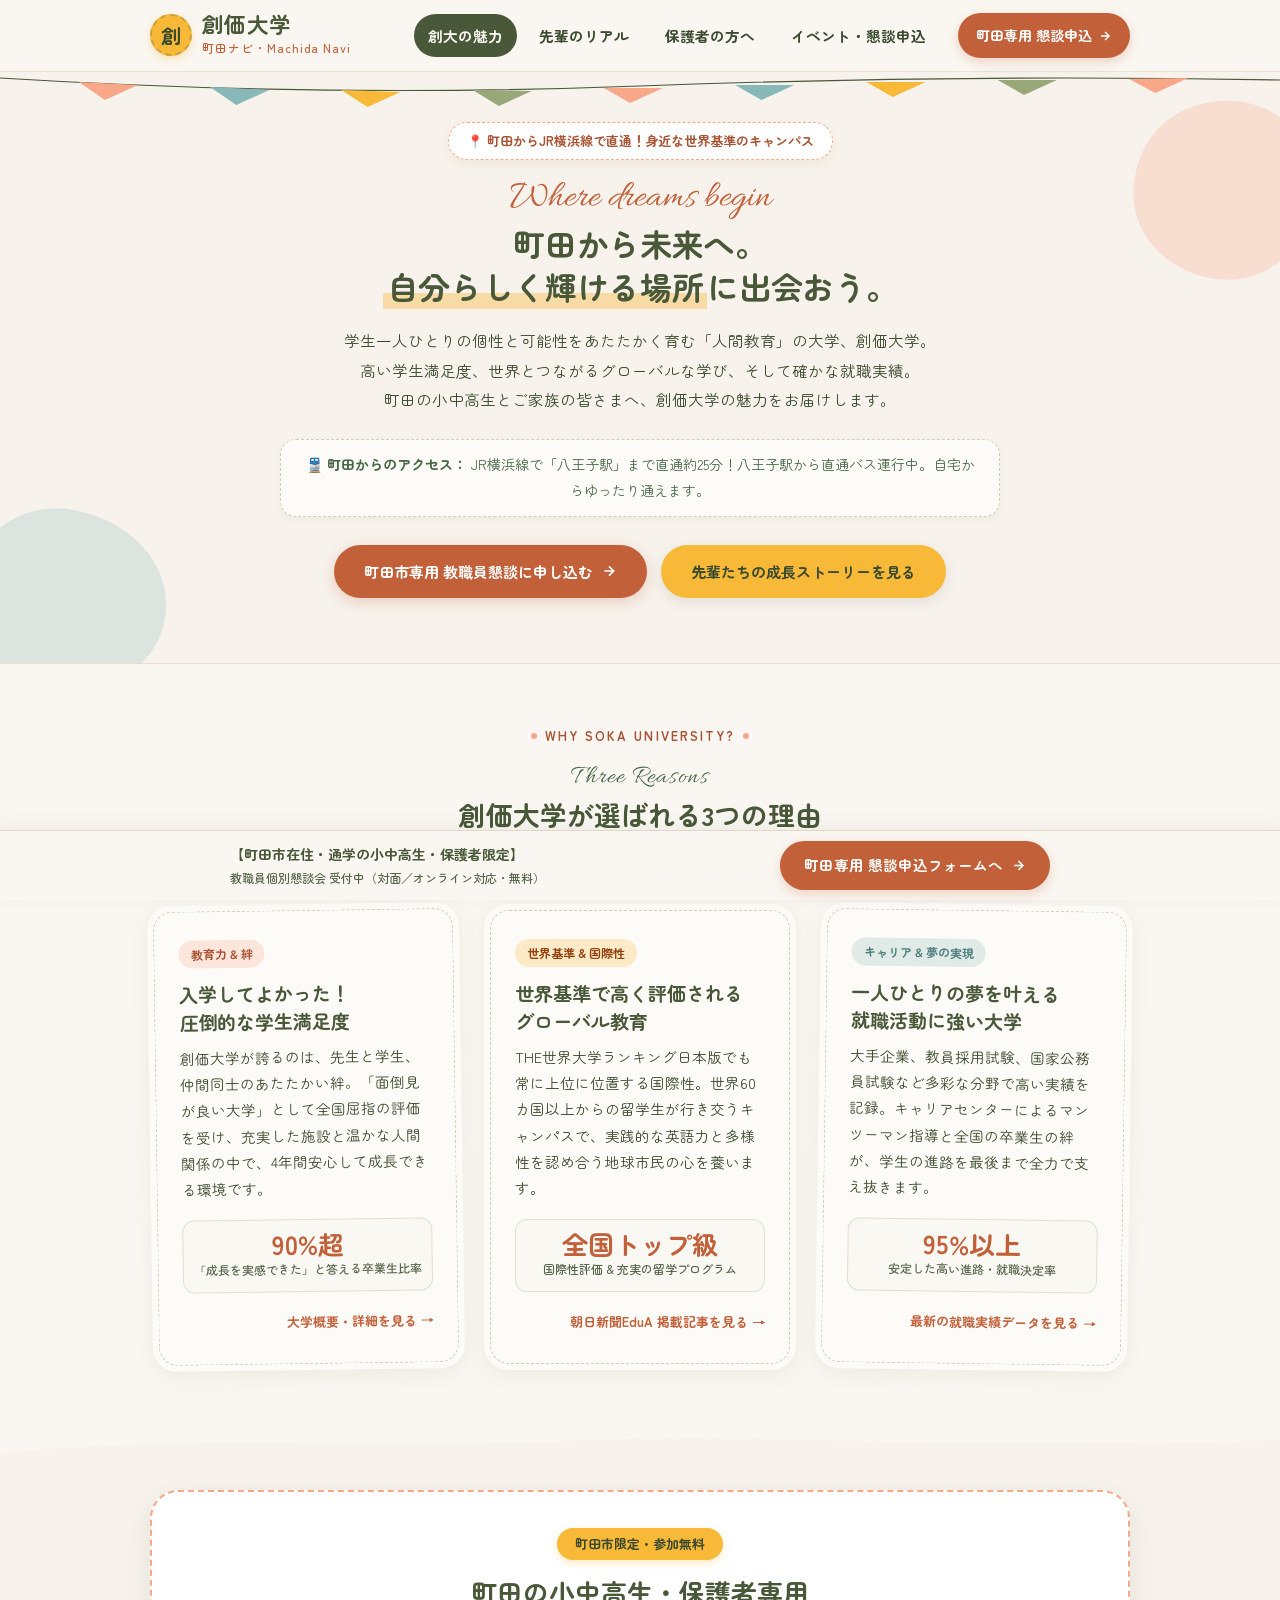
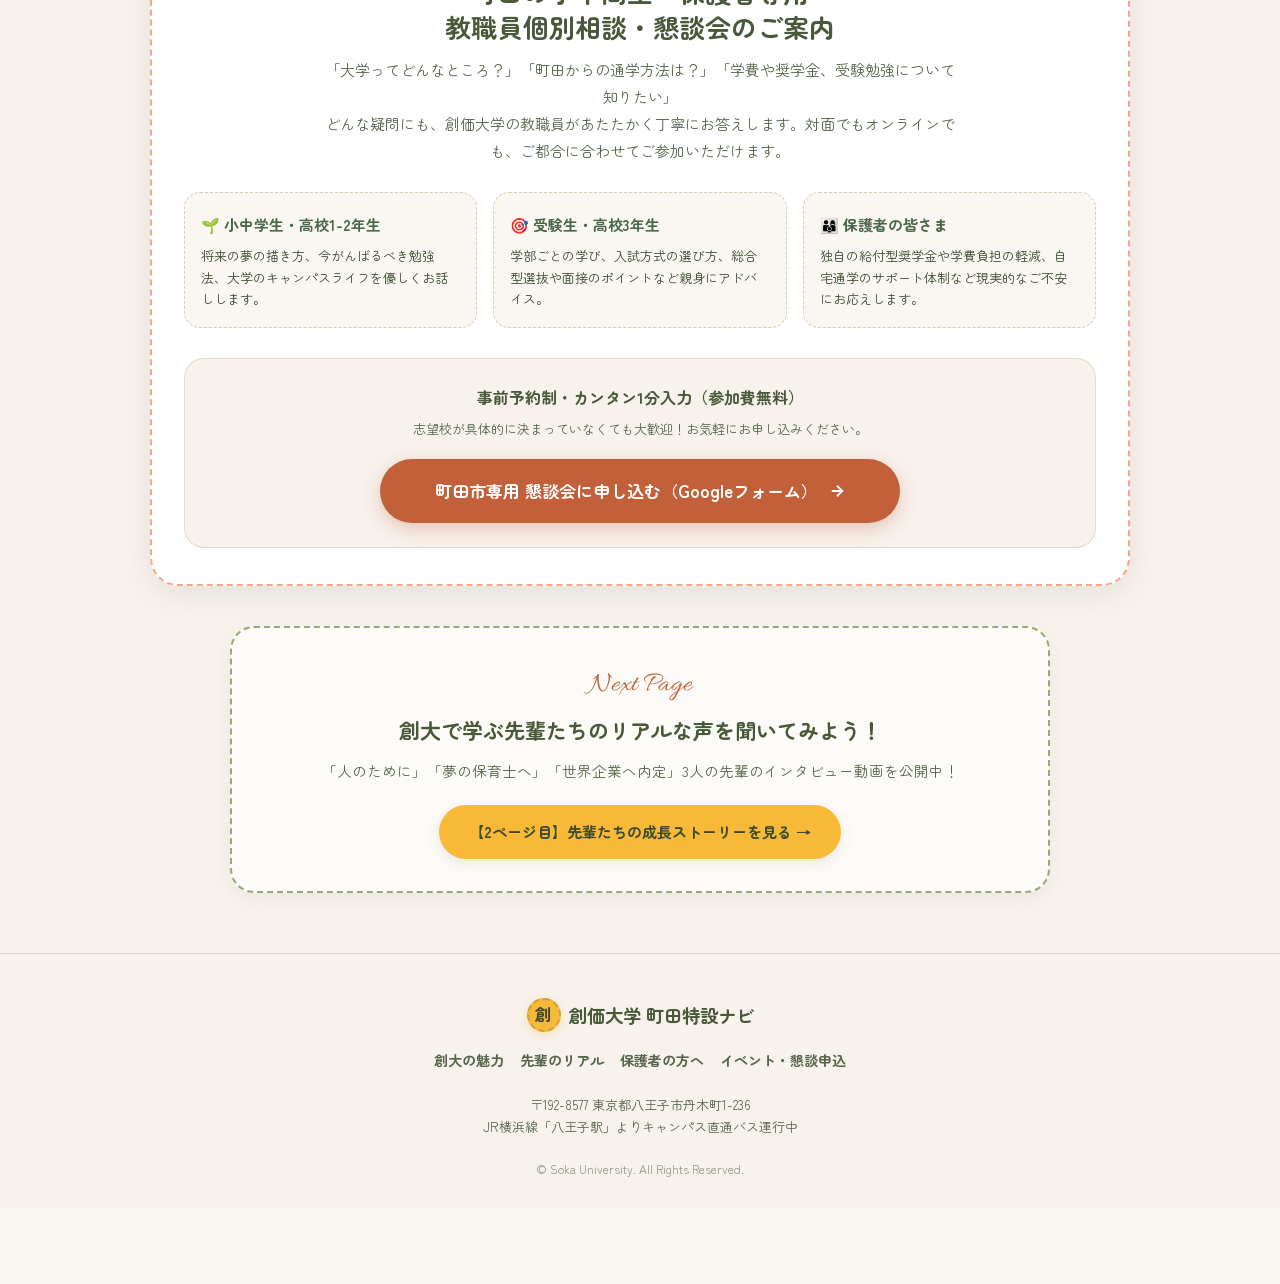
==== index.html @ 089445e6 "Add files via upload" ====
<!DOCTYPE html>
<html lang="ja">
<head>
  <meta charset="UTF-8">
  <meta name="viewport" content="width=device-width, initial-scale=1.0">
  <title>町田の小中高生・保護者向け 創価大学の魅力特設サイト | 満足度・世界基準・就職実績</title>
  <meta name="description" content="出会って、学んで、夢ひらく。町田市在住・通学の小中高生と保護者の皆さまへ。学生満足度、世界基準のグローバル教育、高い就職実績など、八王子・創価大学の魅力をお届けします。町田市専用の個別教職員懇談も受付中！">
  <link rel="preconnect" href="https://fonts.googleapis.com">
  <link rel="preconnect" href="https://fonts.gstatic.com" crossorigin>
  <link href="https://fonts.googleapis.com/css2?family=Zen+Maru+Gothic:wght@400;500;700&family=Allura&display=swap" rel="stylesheet">
  <link rel="stylesheet" href="css/style.css">
</head>
<body>

  <!-- ヘッダー -->
  <header class="header" id="header">
    <div class="wrap header__inner">
      <a href="index.html" class="header__logo">
        <div class="header__logo-icon">創</div>
        <div class="header__logo-text">
          <span class="header__logo-main">創価大学</span>
          <span class="header__logo-sub">町田ナビ • Machida Navi</span>
        </div>
      </a>

      <!-- ナビゲーション -->
      <nav class="header__nav" id="headerNav" aria-label="メインナビゲーション">
        <ul class="header__nav-list">
          <li><a href="index.html" class="header__nav-link active">創大の魅力</a></li>
          <li><a href="story.html" class="header__nav-link">先輩のリアル</a></li>
          <li><a href="parents.html" class="header__nav-link">保護者の方へ</a></li>
          <li><a href="event.html" class="header__nav-link">イベント・懇談申込</a></li>
        </ul>
        <a href="https://forms.gle/iRCZzVQ8u3dxBbDP8" target="_blank" rel="noopener noreferrer" class="header__nav-cta">
          <span>町田専用 懇談申込</span>
          <svg width="14" height="14" viewBox="0 0 24 24" fill="none" stroke="currentColor" stroke-width="2.5"><path d="M5 12h14M12 5l7 7-7 7"/></svg>
        </a>
      </nav>

      <!-- SPメニューボタン -->
      <button class="hamburger" id="hamburger" aria-label="メニューを開く" aria-expanded="false">
        <span></span><span></span><span></span>
      </button>
    </div>
  </header>

  <!-- ヒーローセクション（温かみのあるBlobとガーランド） -->
  <section class="hero" id="hero">
    <!-- 旗ガーランド -->
    <svg class="hero__bunting" viewBox="0 0 390 40" preserveAspectRatio="none" aria-hidden="true">
      <path d="M0 6 Q98 26 195 14 T390 8" stroke="#485838" stroke-width="1.2" fill="none" />
      <polygon points="24,10 42,13 32,28" fill="#F8A888" />
      <polygon points="64,15 82,18 72,33" fill="#88B8B8" />
      <polygon points="104,18 122,20 112,35" fill="#F8B838" />
      <polygon points="144,18 162,19 152,34" fill="#98A878" />
      <polygon points="184,16 202,16 192,31" fill="#F8A888" />
      <polygon points="224,13 242,13 232,28" fill="#88B8B8" />
      <polygon points="264,10 282,10 272,25" fill="#F8B838" />
      <polygon points="304,8 322,8 312,23" fill="#98A878" />
      <polygon points="344,7 362,6 352,21" fill="#F8A888" />
    </svg>

    <!-- 有機的なBlob -->
    <svg class="hero__blob hero__blob--coral" viewBox="0 0 200 200" aria-hidden="true">
      <path d="M104 8 C150 6 190 42 186 92 C182 142 142 176 96 170 C50 164 16 126 22 82 C28 38 58 10 104 8 Z" fill="#F8A888" opacity=".28" />
    </svg>
    <svg class="hero__blob hero__blob--blue" viewBox="0 0 220 180" aria-hidden="true">
      <path d="M112 6 C160 14 202 52 196 100 C190 148 144 174 98 168 C52 162 12 124 16 78 C20 32 64 -2 112 6 Z" fill="#88B8B8" opacity=".24" />
    </svg>

    <div class="wrap hero__inner">
      <div class="hero__badge">
        <span>📍 町田からJR横浜線で直通！身近な世界基準のキャンパス</span>
      </div>
      <p class="hero__script-title">Where dreams begin</p>
      <h1 class="hero__title">
        町田から未来へ。<br>
        <span class="under-wave">自分らしく輝ける場所</span>に出会おう。
      </h1>
      <p class="hero__desc">
        学生一人ひとりの個性と可能性をあたたかく育む「人間教育」の大学、創価大学。<br>
        高い学生満足度、世界とつながるグローバルな学び、そして確かな就職実績。<br>
        町田の小中高生とご家族の皆さまへ、創価大学の魅力をお届けします。
      </p>

      <div class="hero__access-note">
        🚆 <strong>町田からのアクセス：</strong> JR横浜線で「八王子駅」まで直通約25分！八王子駅から直通バス運行中。自宅からゆったり通えます。
      </div>

      <div class="hero__actions">
        <a href="event.html#counseling" class="btn btn--coral">
          <span>町田市専用 教職員懇談に申し込む</span>
          <svg width="16" height="16" viewBox="0 0 24 24" fill="none" stroke="currentColor" stroke-width="2.5"><path d="M5 12h14M12 5l7 7-7 7"/></svg>
        </a>
        <a href="story.html" class="btn">
          <span>先輩たちの成長ストーリーを見る</span>
        </a>
      </div>
    </div>
  </section>

  <!-- 魅力セクション（3つの柱・クラフト札スタイル） -->
  <section class="section" id="features">
    <div class="wrap">
      <div class="sec-head">
        <span class="eyebrow"><i></i> WHY SOKA UNIVERSITY? <i></i></span>
        <span class="eyebrow-script">Three Reasons</span>
        <h2 class="sec-title">創価大学が選ばれる3つの理由</h2>
        <p class="sec-desc">安心の数字と実績が教えてくれる、確かな教育力とあたたかいサポート。</p>
      </div>

      <div class="grid-3">
        <!-- 魅力1: 学生満足度 -->
        <div class="fuda fuda--tilt-left">
          <div class="fuda__in">
            <span class="tag-badge tag-badge--coral">教育力 & 絆</span>
            <h3 class="card-title">入学してよかった！<br>圧倒的な学生満足度</h3>
            <p class="card-text">
              創価大学が誇るのは、先生と学生、仲間同士のあたたかい絆。「面倒見が良い大学」として全国屈指の評価を受け、充実した施設と温かな人間関係の中で、4年間安心して成長できる環境です。
            </p>
            <div class="card-stat-box">
              <div class="card-stat-num">90%超</div>
              <div class="card-stat-label">「成長を実感できた」と答える卒業生比率</div>
            </div>
            <div style="margin-top: 14px; text-align: right;">
              <a href="https://www.soka.ac.jp/admissions/welcome/overview/" target="_blank" rel="noopener noreferrer" style="font-size: 13px; font-weight: 700;">
                大学概要・詳細を見る →
              </a>
            </div>
          </div>
        </div>

        <!-- 魅力2: グローバル教育 -->
        <div class="fuda">
          <div class="fuda__in">
            <span class="tag-badge tag-badge--yellow">世界基準 & 国際性</span>
            <h3 class="card-title">世界基準で高く評価される<br>グローバル教育</h3>
            <p class="card-text">
              THE世界大学ランキング日本版でも常に上位に位置する国際性。世界60カ国以上からの留学生が行き交うキャンパスで、実践的な英語力と多様性を認め合う地球市民の心を養います。
            </p>
            <div class="card-stat-box">
              <div class="card-stat-num">全国トップ級</div>
              <div class="card-stat-label">国際性評価 & 充実の留学プログラム</div>
            </div>
            <div style="margin-top: 14px; text-align: right;">
              <a href="https://dot.asahi.com/articles/-/273240" target="_blank" rel="noopener noreferrer" style="font-size: 13px; font-weight: 700;">
                朝日新聞EduA 掲載記事を見る →
              </a>
            </div>
          </div>
        </div>

        <!-- 魅力3: 就職力 -->
        <div class="fuda fuda--tilt-right">
          <div class="fuda__in">
            <span class="tag-badge tag-badge--blue">キャリア & 夢の実現</span>
            <h3 class="card-title">一人ひとりの夢を叶える<br>就職活動に強い大学</h3>
            <p class="card-text">
              大手企業、教員採用試験、国家公務員試験など多彩な分野で高い実績を記録。キャリアセンターによるマンツーマン指導と全国の卒業生の絆が、学生の進路を最後まで全力で支え抜きます。
            </p>
            <div class="card-stat-box">
              <div class="card-stat-num">95%以上</div>
              <div class="card-stat-label">安定した高い進路・就職決定率</div>
            </div>
            <div style="margin-top: 14px; text-align: right;">
              <a href="https://www.soka.ac.jp/admissions/news_admissions/2021/12/6736/" target="_blank" rel="noopener noreferrer" style="font-size: 13px; font-weight: 700;">
                最新の就職実績データを見る →
              </a>
            </div>
          </div>
        </div>
      </div>
    </div>
  </section>

  <!-- 町田市専用 教職員懇談会 特別案内 -->
  <section class="section section--alt">
    <!-- 上部の有機的な波 -->
    <svg class="edge" viewBox="0 0 390 24" preserveAspectRatio="none" aria-hidden="true">
      <path d="M0 24 C58 5 110 20 170 12 C230 4 280 18 334 13 C358 11 376 15 390 10 L390 0 L0 0 Z" fill="#FAF7F2" />
    </svg>

    <div class="wrap">
      <div class="counseling-card">
        <span class="counseling-badge-ribbon">町田市限定・参加無料</span>
        <h2 class="counseling-title">町田の小中高生・保護者専用<br>教職員個別相談・懇談会のご案内</h2>
        <p class="counseling-lead">
          「大学ってどんなところ？」「町田からの通学方法は？」「学費や奨学金、受験勉強について知りたい」<br>
          どんな疑問にも、創価大学の教職員があたたかく丁寧にお答えします。対面でもオンラインでも、ご都合に合わせてご参加いただけます。
        </p>

        <div class="counseling-boxes">
          <div class="c-box">
            <div class="c-box-title">🌱 小中学生・高校1-2年生</div>
            <div class="c-box-text">将来の夢の描き方、今がんばるべき勉強法、大学のキャンパスライフを優しくお話しします。</div>
          </div>
          <div class="c-box">
            <div class="c-box-title">🎯 受験生・高校3年生</div>
            <div class="c-box-text">学部ごとの学び、入試方式の選び方、総合型選抜や面接のポイントなど親身にアドバイス。</div>
          </div>
          <div class="c-box">
            <div class="c-box-title">👨‍👩‍👦 保護者の皆さま</div>
            <div class="c-box-text">独自の給付型奨学金や学費負担の軽減、自宅通学のサポート体制など現実的なご不安にお応えします。</div>
          </div>
        </div>

        <div class="counseling-btn-area">
          <div class="counseling-btn-title">事前予約制・カンタン1分入力（参加費無料）</div>
          <div class="counseling-btn-sub">志望校が具体的に決まっていなくても大歓迎！お気軽にお申し込みください。</div>
          <a href="https://forms.gle/iRCZzVQ8u3dxBbDP8" target="_blank" rel="noopener noreferrer" class="btn-counseling-main">
            <span>町田市専用 懇談会に申し込む（Googleフォーム）</span>
            <svg width="18" height="18" viewBox="0 0 24 24" fill="none" stroke="currentColor" stroke-width="2.5"><path d="M5 12h14M12 5l7 7-7 7"/></svg>
          </a>
        </div>
      </div>

      <!-- 次ページへの案内バナー -->
      <div class="next-banner">
        <span class="next-banner__script">Next Page</span>
        <h3 class="next-banner__title">創大で学ぶ先輩たちのリアルな声を聞いてみよう！</h3>
        <p class="next-banner__desc">「人のために」「夢の保育士へ」「世界企業へ内定」3人の先輩のインタビュー動画を公開中！</p>
        <a href="story.html" class="btn">
          <span>【2ページ目】先輩たちの成長ストーリーを見る →</span>
        </a>
      </div>
    </div>
  </section>

  <!-- フッター -->
  <footer class="footer">
    <div class="wrap">
      <div class="footer__logo-wrap">
        <div class="header__logo-icon" style="width: 34px; height: 34px; font-size: 1.05rem;">創</div>
        <strong style="color: var(--green); font-size: 1.15rem;">創価大学 町田特設ナビ</strong>
      </div>
      <div class="footer__nav">
        <a href="index.html">創大の魅力</a>
        <a href="story.html">先輩のリアル</a>
        <a href="parents.html">保護者の方へ</a>
        <a href="event.html">イベント・懇談申込</a>
      </div>
      <p class="footer__access">
        〒192-8577 東京都八王子市丹木町1-236<br>
        JR横浜線「八王子駅」よりキャンパス直通バス運行中
      </p>
      <p class="footer__copy">&copy; Soka University. All Rights Reserved.</p>
    </div>
  </footer>

  <!-- 追従固定CTAバー -->
  <div class="sticky-cta">
    <div class="sticky-cta__inner">
      <div class="sticky-cta__text">
        【町田市在住・通学の小中高生・保護者限定】
        <span>教職員個別懇談会 受付中（対面／オンライン対応・無料）</span>
      </div>
      <a href="https://forms.gle/iRCZzVQ8u3dxBbDP8" target="_blank" rel="noopener noreferrer" class="sticky-cta__btn">
        <span>町田専用 懇談申込フォームへ</span>
        <svg width="15" height="15" viewBox="0 0 24 24" fill="none" stroke="currentColor" stroke-width="2.5"><path d="M5 12h14M12 5l7 7-7 7"/></svg>
      </a>
    </div>
  </div>

  <script src="js/script.js"></script>
</body>
</html>
---- css/style.css ----
@charset "UTF-8";
/* ==========================================================================
   創価大学 町田特設LP スタイルシート
   （まちハロスタイル：温かみ・丸み・オーガニックなクラフトデザイン）
   ========================================================================== */

:root {
  /* 地色（紙・生成り） */
  --paper:       #FAF7F2;
  --paper-2:     #F7F2EC;
  --card:        #FDFBF7;

  /* 文字・主色（優しい深緑・インク） */
  --green:       #485838;
  --green-2:     #486848;
  --ink:         #3A4A2E;   /* 本文色 */
  --ink-soft:    #55654A;   /* 補助テキスト */

  /* 温かみのあるアクセント */
  --coral:       #F8A888;   /* 柔らかなコーラル */
  --coral-mid:   #C2603A;   /* 見出し・CTA用テラコッタ */
  --coral-deep:  #A85434;
  --yellow:      #F8B838;   /* マスタード・創大ゴールド */
  --blue:        #88B8B8;   /* やわらかな創大アクアブルー */
  --blue-ink:    #4F7F7F;
  --sage:        #98A878;
  --dash:        #D6CBB6;   /* クラフト点線 */

  --font: 'Zen Maru Gothic', 'Hiragino Maru Gothic ProN', sans-serif;
  --font-script: 'Allura', cursive;

  --ease: cubic-bezier(.16, 1, .3, 1);
  --header-h: 72px;
}

/* リセット＆基本設定 */
*, *::before, *::after {
  box-sizing: border-box;
  margin: 0;
  padding: 0;
}

html {
  scroll-behavior: smooth;
  scroll-padding-top: var(--header-h);
}

body {
  font-family: var(--font);
  background-color: var(--paper);
  color: var(--ink);
  line-height: 1.85;
  -webkit-font-smoothing: antialiased;
  padding-bottom: 76px; /* 追従フッターCTA用余白 */
  overflow-x: hidden;
}

a {
  color: var(--coral-mid);
  text-decoration: none;
  transition: all 0.25s var(--ease);
}

a:hover {
  color: var(--coral-deep);
}

img, svg {
  display: block;
  max-width: 100%;
}

ul {
  list-style: none;
}

.wrap {
  width: 100%;
  max-width: 1020px;
  margin-inline: auto;
  padding-inline: 20px;
}

.wrap--narrow {
  max-width: 740px;
}

/* ==========================================================================
   ヘッダー
   ========================================================================== */
.header {
  position: sticky;
  top: 0;
  z-index: 1000;
  background: rgba(250, 247, 242, 0.94);
  backdrop-filter: blur(8px);
  border-bottom: 1px solid rgba(214, 203, 182, 0.5);
  height: var(--header-h);
}

.header__inner {
  display: flex;
  align-items: center;
  justify-content: space-between;
  height: 100%;
}

.header__logo {
  display: flex;
  align-items: center;
  gap: 10px;
  color: var(--green);
}

.header__logo-icon {
  width: 42px;
  height: 42px;
  background: var(--yellow);
  color: var(--ink);
  border-radius: 50%;
  display: flex;
  align-items: center;
  justify-content: center;
  font-weight: 700;
  font-size: 1.25rem;
  box-shadow: 0 3px 8px rgba(248, 184, 56, 0.35);
  border: 2px dashed rgba(72, 88, 56, 0.25);
}

.header__logo-text {
  display: flex;
  flex-direction: column;
}

.header__logo-main {
  font-size: 1.35rem;
  font-weight: 700;
  color: var(--green);
  line-height: 1.15;
  letter-spacing: 0.02em;
}

.header__logo-sub {
  font-size: 0.75rem;
  font-weight: 500;
  color: var(--coral-mid);
  letter-spacing: 0.08em;
}

.header__nav {
  display: flex;
  align-items: center;
  gap: 12px;
}

.header__nav-list {
  display: flex;
  gap: 8px;
}

.header__nav-link {
  display: inline-flex;
  align-items: center;
  padding: 8px 14px;
  font-size: 0.92rem;
  font-weight: 700;
  color: var(--ink);
  border-radius: 999px;
  transition: all 0.25s var(--ease);
}

.header__nav-link:hover {
  background: rgba(248, 168, 136, 0.2);
  color: var(--coral-mid);
}

.header__nav-link.active {
  background: var(--green);
  color: var(--paper);
}

.header__nav-cta {
  display: inline-flex;
  align-items: center;
  gap: 6px;
  background: var(--coral-mid);
  color: #fff !important;
  font-size: 0.88rem;
  font-weight: 700;
  padding: 9px 18px;
  border-radius: 999px;
  box-shadow: 0 4px 12px rgba(194, 96, 58, 0.25);
  transition: transform 0.25s var(--ease), box-shadow 0.25s var(--ease);
  margin-left: 6px;
}

.header__nav-cta:hover {
  transform: translateY(-2px);
  box-shadow: 0 6px 16px rgba(194, 96, 58, 0.35);
}

/* ハンバーガーボタン (SP) */
.hamburger {
  display: none;
  background: none;
  border: none;
  cursor: pointer;
  width: 44px;
  height: 44px;
  flex-direction: column;
  justify-content: center;
  align-items: center;
  gap: 5px;
}

.hamburger span {
  display: block;
  width: 24px;
  height: 2.5px;
  background: var(--green);
  border-radius: 999px;
  transition: all 0.3s var(--ease);
}

/* ==========================================================================
   共通パーツ：アイブロウ・見出し・札（fuda）・ボタン
   ========================================================================== */
.eyebrow {
  display: flex;
  align-items: center;
  justify-content: center;
  gap: 8px;
  font-size: 13px;
  font-weight: 700;
  letter-spacing: 0.16em;
  color: var(--coral-deep);
  margin-bottom: 6px;
}

.eyebrow i {
  width: 6px;
  height: 6px;
  border-radius: 50%;
  background: var(--coral);
  display: inline-block;
}

.eyebrow-script {
  font-family: var(--font-script);
  font-size: 26px;
  color: var(--green-2);
  margin-bottom: -6px;
  letter-spacing: 0.04em;
  display: block;
  text-align: center;
}

.sec-head {
  text-align: center;
  margin-bottom: 34px;
}

.sec-title {
  font-size: 27px;
  font-weight: 700;
  color: var(--green);
  line-height: 1.4;
  margin-bottom: 8px;
}

.sec-desc {
  font-size: 15px;
  color: var(--ink-soft);
}

/* 札 (fuda)：温かみのあるクラフトカード */
.fuda {
  background: var(--card);
  border-radius: 24px;
  padding: 6px;
  box-shadow: 0 6px 20px rgba(72, 88, 56, 0.08);
  transition: transform 0.3s var(--ease), box-shadow 0.3s var(--ease);
}

.fuda:hover {
  transform: translateY(-3px);
  box-shadow: 0 10px 26px rgba(72, 88, 56, 0.13);
}

.fuda__in {
  border: 1.5px dashed var(--dash);
  border-radius: 19px;
  padding: 28px 24px;
  height: 100%;
  display: flex;
  flex-direction: column;
}

.fuda__in--center {
  text-align: center;
}

.fuda--tilt-left {
  transform: rotate(-0.8deg);
}

.fuda--tilt-right {
  transform: rotate(0.8deg);
}

.fuda--tilt-left:hover, .fuda--tilt-right:hover {
  transform: translateY(-3px) rotate(0deg);
}

/* ボタン */
.btn {
  display: inline-flex;
  align-items: center;
  justify-content: center;
  gap: 8px;
  min-height: 48px;
  padding: 13px 30px;
  background: var(--yellow);
  color: var(--ink) !important;
  border-radius: 999px;
  font-size: 15px;
  font-weight: 700;
  box-shadow: 0 4px 14px rgba(72, 88, 56, 0.12);
  transition: transform 0.25s var(--ease), box-shadow 0.25s var(--ease);
  cursor: pointer;
}

.btn:hover {
  transform: translateY(-2px);
  box-shadow: 0 8px 22px rgba(72, 88, 56, 0.22);
}

.btn--coral {
  background: var(--coral-mid);
  color: #fff !important;
  box-shadow: 0 4px 14px rgba(194, 96, 58, 0.25);
}

.btn--coral:hover {
  background: var(--coral-deep);
  box-shadow: 0 8px 22px rgba(194, 96, 58, 0.35);
}

.btn--outline {
  background: transparent;
  color: var(--green) !important;
  border: 1.5px solid var(--green);
  box-shadow: none;
}

.btn--outline:hover {
  background: rgba(72, 88, 56, 0.08);
}

/* ==========================================================================
   ヒーローセクション（有機的な色面 Blob と旗ガーランド）
   ========================================================================== */
.hero {
  position: relative;
  background: var(--paper-2);
  padding: 50px 0 65px;
  overflow: hidden;
  border-bottom: 1px solid rgba(214, 203, 182, 0.5);
}

/* 有機的な色面 Blob */
.hero__blob {
  position: absolute;
  pointer-events: none;
  z-index: 0;
}

.hero__blob--top {
  top: 0;
  left: 0;
  width: 100%;
  height: 90px;
}

.hero__blob--coral {
  top: 20px;
  right: -50px;
  width: 220px;
  height: 220px;
}

.hero__blob--blue {
  bottom: -40px;
  left: -60px;
  width: 260px;
  height: 200px;
}

/* 旗ガーランド */
.hero__bunting {
  position: absolute;
  top: 0;
  left: 0;
  width: 100%;
  height: 40px;
  pointer-events: none;
  z-index: 1;
}

.hero__inner {
  position: relative;
  z-index: 2;
  text-align: center;
  max-width: 760px;
  margin: 0 auto;
}

.hero__badge {
  display: inline-flex;
  align-items: center;
  gap: 8px;
  background: #fff;
  border: 1.5px dashed var(--coral);
  color: var(--coral-deep);
  font-size: 13px;
  font-weight: 700;
  padding: 6px 18px;
  border-radius: 999px;
  margin-bottom: 20px;
  box-shadow: 0 4px 10px rgba(194, 96, 58, 0.08);
}

.hero__script-title {
  font-family: var(--font-script);
  font-size: 38px;
  color: var(--coral-mid);
  line-height: 1;
  margin-bottom: 4px;
}

.hero__title {
  font-size: 32px;
  font-weight: 700;
  color: var(--green);
  line-height: 1.35;
  margin-bottom: 18px;
  letter-spacing: -0.01em;
}

.hero__title span.under-wave {
  background: linear-gradient(transparent 65%, rgba(248, 184, 56, 0.4) 65%);
  padding: 0 4px;
}

.hero__desc {
  font-size: 15.5px;
  color: var(--ink);
  line-height: 1.9;
  margin-bottom: 24px;
}

.hero__access-note {
  background: var(--card);
  border: 1.5px dashed var(--dash);
  border-radius: 16px;
  padding: 12px 20px;
  font-size: 14px;
  color: var(--green-2);
  margin-bottom: 28px;
  display: inline-block;
  box-shadow: 0 3px 8px rgba(72, 88, 56, 0.05);
}

.hero__actions {
  display: flex;
  justify-content: center;
  flex-wrap: wrap;
  gap: 14px;
}

/* ==========================================================================
   セクション共通＆グリッド
   ========================================================================== */
.section {
  position: relative;
  padding: 60px 0;
}

.section--alt {
  background: var(--paper-2);
}

/* セクション境界のオーガニックな波 */
.edge {
  position: absolute;
  top: -1px;
  left: 0;
  width: 100%;
  height: 24px;
  pointer-events: none;
}

.edge--bottom {
  top: auto;
  bottom: -1px;
  transform: rotate(180deg);
}

.grid-3 {
  display: grid;
  grid-template-columns: repeat(3, 1fr);
  gap: 22px;
}

.grid-2 {
  display: grid;
  grid-template-columns: repeat(2, 1fr);
  gap: 24px;
}

/* バッジタグ */
.tag-badge {
  display: inline-block;
  align-self: flex-start;
  font-size: 12px;
  font-weight: 700;
  padding: 3px 12px;
  border-radius: 999px;
  margin-bottom: 12px;
}

.tag-badge--coral {
  background: rgba(248, 168, 136, 0.25);
  color: var(--coral-deep);
}

.tag-badge--yellow {
  background: rgba(248, 184, 56, 0.25);
  color: #8b5cf6;
  color: #92400e;
}

.tag-badge--blue {
  background: rgba(136, 184, 184, 0.25);
  color: var(--blue-ink);
}

.card-title {
  font-size: 19px;
  font-weight: 700;
  color: var(--green);
  line-height: 1.45;
  margin-bottom: 10px;
}

.card-text {
  font-size: 14.5px;
  color: var(--ink);
  line-height: 1.8;
  margin-bottom: 18px;
  flex-grow: 1;
}

.card-stat-box {
  background: rgba(250, 247, 242, 0.85);
  border: 1.5px solid rgba(214, 203, 182, 0.6);
  border-radius: 12px;
  padding: 10px;
  text-align: center;
  margin-top: auto;
}

.card-stat-num {
  font-size: 26px;
  font-weight: 700;
  color: var(--coral-mid);
  line-height: 1.1;
}

.card-stat-label {
  font-size: 12px;
  color: var(--ink-soft);
  font-weight: 500;
}

/* ==========================================================================
   動画カード（2ページ目・3ページ目）
   ========================================================================== */
.video-fuda {
  background: var(--card);
  border-radius: 24px;
  overflow: hidden;
  box-shadow: 0 6px 20px rgba(72, 88, 56, 0.08);
  border: 1px solid rgba(214, 203, 182, 0.5);
  display: flex;
  flex-direction: column;
  transition: transform 0.3s var(--ease), box-shadow 0.3s var(--ease);
}

.video-fuda:hover {
  transform: translateY(-4px);
  box-shadow: 0 10px 28px rgba(72, 88, 56, 0.14);
}

.video-wrapper {
  position: relative;
  padding-bottom: 56.25%; /* 16:9比率 */
  height: 0;
  overflow: hidden;
  background: #2b2b2b;
}

.video-wrapper iframe {
  position: absolute;
  top: 0;
  left: 0;
  width: 100%;
  height: 100%;
  border: 0;
}

.video-content {
  padding: 22px 20px;
  display: flex;
  flex-direction: column;
  flex-grow: 1;
}

.video-tag {
  font-size: 12px;
  font-weight: 700;
  color: var(--coral-deep);
  margin-bottom: 6px;
}

.video-title {
  font-size: 18px;
  font-weight: 700;
  color: var(--green);
  line-height: 1.4;
  margin-bottom: 10px;
}

.video-desc {
  font-size: 14px;
  color: var(--ink-soft);
  line-height: 1.75;
  margin-bottom: 14px;
  flex-grow: 1;
}

.video-for-who {
  font-size: 12px;
  color: var(--blue-ink);
  background: rgba(136, 184, 184, 0.2);
  padding: 4px 10px;
  border-radius: 999px;
  display: inline-block;
  align-self: flex-start;
}

/* ==========================================================================
   町田市専用 教職員懇談会 特別セクション
   ========================================================================== */
.counseling-card {
  background: #fff;
  border-radius: 28px;
  padding: 36px 32px;
  box-shadow: 0 8px 28px rgba(72, 88, 56, 0.1);
  border: 2px dashed var(--coral);
  position: relative;
  text-align: center;
}

.counseling-badge-ribbon {
  display: inline-block;
  background: var(--yellow);
  color: var(--ink);
  font-size: 13px;
  font-weight: 700;
  padding: 4px 18px;
  border-radius: 999px;
  margin-bottom: 14px;
  box-shadow: 0 3px 8px rgba(248, 184, 56, 0.3);
}

.counseling-title {
  font-size: 26px;
  font-weight: 700;
  color: var(--green);
  line-height: 1.35;
  margin-bottom: 12px;
}

.counseling-lead {
  font-size: 15px;
  color: var(--ink-soft);
  max-width: 640px;
  margin: 0 auto 28px;
  line-height: 1.8;
}

.counseling-boxes {
  display: grid;
  grid-template-columns: repeat(3, 1fr);
  gap: 16px;
  margin-bottom: 30px;
  text-align: left;
}

.c-box {
  background: var(--paper);
  border: 1.5px dashed var(--dash);
  border-radius: 16px;
  padding: 18px 16px;
}

.c-box-title {
  font-size: 15px;
  font-weight: 700;
  color: var(--green-2);
  margin-bottom: 6px;
}

.c-box-text {
  font-size: 13px;
  color: var(--ink);
  line-height: 1.65;
}

.counseling-btn-area {
  background: var(--paper-2);
  border-radius: 20px;
  padding: 24px 20px;
  border: 1px solid rgba(214, 203, 182, 0.6);
}

.counseling-btn-title {
  font-size: 16px;
  font-weight: 700;
  color: var(--green);
  margin-bottom: 4px;
}

.counseling-btn-sub {
  font-size: 13px;
  color: var(--ink-soft);
  margin-bottom: 18px;
}

.btn-counseling-main {
  display: inline-flex;
  align-items: center;
  justify-content: center;
  gap: 10px;
  background: var(--coral-mid);
  color: #fff !important;
  font-size: 17px;
  font-weight: 700;
  padding: 16px 36px;
  border-radius: 999px;
  box-shadow: 0 6px 18px rgba(194, 96, 58, 0.3);
  transition: transform 0.25s var(--ease), box-shadow 0.25s var(--ease);
  width: 100%;
  max-width: 520px;
}

.btn-counseling-main:hover {
  background: var(--coral-deep);
  transform: translateY(-2px);
  box-shadow: 0 8px 24px rgba(194, 96, 58, 0.4);
}

/* ==========================================================================
   FAQ アコーディオン（まちハロ風）
   ========================================================================== */
.faq-wrap {
  max-width: 760px;
  margin: 0 auto;
  display: flex;
  flex-direction: column;
  gap: 14px;
}

.faq-card {
  background: var(--card);
  border-radius: 18px;
  box-shadow: 0 4px 12px rgba(72, 88, 56, 0.06);
  border: 1px solid rgba(214, 203, 182, 0.5);
  overflow: hidden;
  transition: all 0.25s var(--ease);
}

.faq-card.active {
  border-color: var(--coral);
}

.faq-q {
  padding: 18px 22px;
  font-size: 15.5px;
  font-weight: 700;
  color: var(--green);
  cursor: pointer;
  display: flex;
  justify-content: space-between;
  align-items: center;
  user-select: none;
}

.faq-q-left {
  display: flex;
  align-items: center;
  gap: 10px;
}

.faq-badge-q {
  width: 26px;
  height: 26px;
  background: var(--yellow);
  color: var(--ink);
  border-radius: 50%;
  display: flex;
  align-items: center;
  justify-content: center;
  font-size: 14px;
  font-weight: 700;
  flex-shrink: 0;
}

.faq-icon-arrow {
  width: 20px;
  height: 20px;
  stroke: var(--ink-soft);
  transition: transform 0.3s var(--ease);
}

.faq-card.active .faq-icon-arrow {
  transform: rotate(180deg);
  stroke: var(--coral-mid);
}

.faq-a {
  max-height: 0;
  overflow: hidden;
  transition: max-height 0.35s ease-out;
  background: rgba(250, 247, 242, 0.7);
  border-top: 1px dashed rgba(214, 203, 182, 0.5);
}

.faq-a-inner {
  padding: 18px 22px 20px 58px;
  font-size: 14.5px;
  color: var(--ink);
  line-height: 1.8;
}

/* ==========================================================================
   次ページ案内バナー（温かいカード調）
   ========================================================================== */
.next-banner {
  background: var(--card);
  border: 2px dashed var(--sage);
  border-radius: 24px;
  padding: 32px 24px;
  text-align: center;
  margin: 40px auto 0;
  max-width: 820px;
  box-shadow: 0 6px 18px rgba(72, 88, 56, 0.06);
}

.next-banner__script {
  font-family: var(--font-script);
  font-size: 28px;
  color: var(--coral-mid);
}

.next-banner__title {
  font-size: 21px;
  font-weight: 700;
  color: var(--green);
  margin-bottom: 8px;
}

.next-banner__desc {
  font-size: 14.5px;
  color: var(--ink-soft);
  margin-bottom: 20px;
}

/* ==========================================================================
   フッター
   ========================================================================== */
.footer {
  background: var(--paper-2);
  border-top: 1px solid rgba(214, 203, 182, 0.6);
  padding: 44px 0 28px;
  text-align: center;
}

.footer__logo-wrap {
  display: inline-flex;
  align-items: center;
  gap: 8px;
  margin-bottom: 16px;
}

.footer__nav {
  display: flex;
  justify-content: center;
  flex-wrap: wrap;
  gap: 16px;
  margin-bottom: 20px;
}

.footer__nav a {
  font-size: 14px;
  color: var(--ink-soft);
  font-weight: 700;
}

.footer__nav a:hover {
  color: var(--coral-mid);
}

.footer__access {
  font-size: 13px;
  color: var(--ink-soft);
  line-height: 1.7;
  margin-bottom: 20px;
}

.footer__copy {
  font-size: 12px;
  color: #8c9884;
}

/* ==========================================================================
   追従固定CTAバー（温かいピル型）
   ========================================================================== */
.sticky-cta {
  position: fixed;
  bottom: 0;
  left: 0;
  width: 100%;
  background: rgba(250, 247, 242, 0.96);
  backdrop-filter: blur(8px);
  border-top: 1.5px solid rgba(214, 203, 182, 0.7);
  box-shadow: 0 -4px 16px rgba(72, 88, 56, 0.08);
  padding: 10px 18px;
  z-index: 999;
}

.sticky-cta__inner {
  max-width: 820px;
  margin: 0 auto;
  display: flex;
  align-items: center;
  justify-content: space-between;
  gap: 14px;
}

.sticky-cta__text {
  font-size: 14px;
  font-weight: 700;
  color: var(--green);
}

.sticky-cta__text span {
  display: block;
  font-size: 12px;
  font-weight: 500;
  color: var(--ink-soft);
}

.sticky-cta__btn {
  display: inline-flex;
  align-items: center;
  justify-content: center;
  gap: 8px;
  background: var(--coral-mid);
  color: #fff !important;
  font-size: 14.5px;
  font-weight: 700;
  padding: 11px 24px;
  border-radius: 999px;
  box-shadow: 0 4px 12px rgba(194, 96, 58, 0.25);
  white-space: nowrap;
  animation: pulse-warm 2.2s infinite;
}

@keyframes pulse-warm {
  0% { transform: scale(1); }
  50% { transform: scale(1.02); }
  100% { transform: scale(1); }
}

/* ==========================================================================
   レスポンシブ (SP最適化)
   ========================================================================== */
@media (max-width: 900px) {
  .grid-3 {
    grid-template-columns: 1fr;
  }
  .grid-2 {
    grid-template-columns: 1fr;
  }
  .counseling-boxes {
    grid-template-columns: 1fr;
  }
  .hero__title {
    font-size: 26px;
  }
  .sec-title {
    font-size: 22px;
  }
}

@media (max-width: 768px) {
  .hamburger {
    display: flex;
  }

  .header__nav {
    position: fixed;
    top: var(--header-h);
    right: -100%;
    width: 280px;
    height: calc(100vh - var(--header-h));
    background: var(--paper-2);
    border-left: 1.5px dashed var(--dash);
    box-shadow: -8px 0 24px rgba(72, 88, 56, 0.12);
    flex-direction: column;
    padding: 30px 20px;
    gap: 20px;
    transition: right 0.35s var(--ease);
  }

  .header__nav.active {
    right: 0;
  }

  .header__nav-list {
    flex-direction: column;
    width: 100%;
    gap: 8px;
  }

  .header__nav-link {
    width: 100%;
    padding: 12px 16px;
    font-size: 15px;
  }

  .header__nav-cta {
    width: 100%;
    justify-content: center;
    margin-left: 0;
    padding: 12px;
    font-size: 15px;
  }

  .hamburger.active span:nth-child(1) {
    transform: rotate(45deg) translate(5px, 5px);
  }
  .hamburger.active span:nth-child(2) {
    opacity: 0;
  }
  .hamburger.active span:nth-child(3) {
    transform: rotate(-45deg) translate(5px, -5px);
  }

  .counseling-card {
    padding: 24px 18px;
  }

  .counseling-title {
    font-size: 21px;
  }

  .btn-counseling-main {
    font-size: 15px;
    padding: 14px 20px;
  }

  .sticky-cta__text {
    display: none;
  }

  .sticky-cta__btn {
    width: 100%;
    font-size: 14.5px;
    padding: 12px;
  }
}
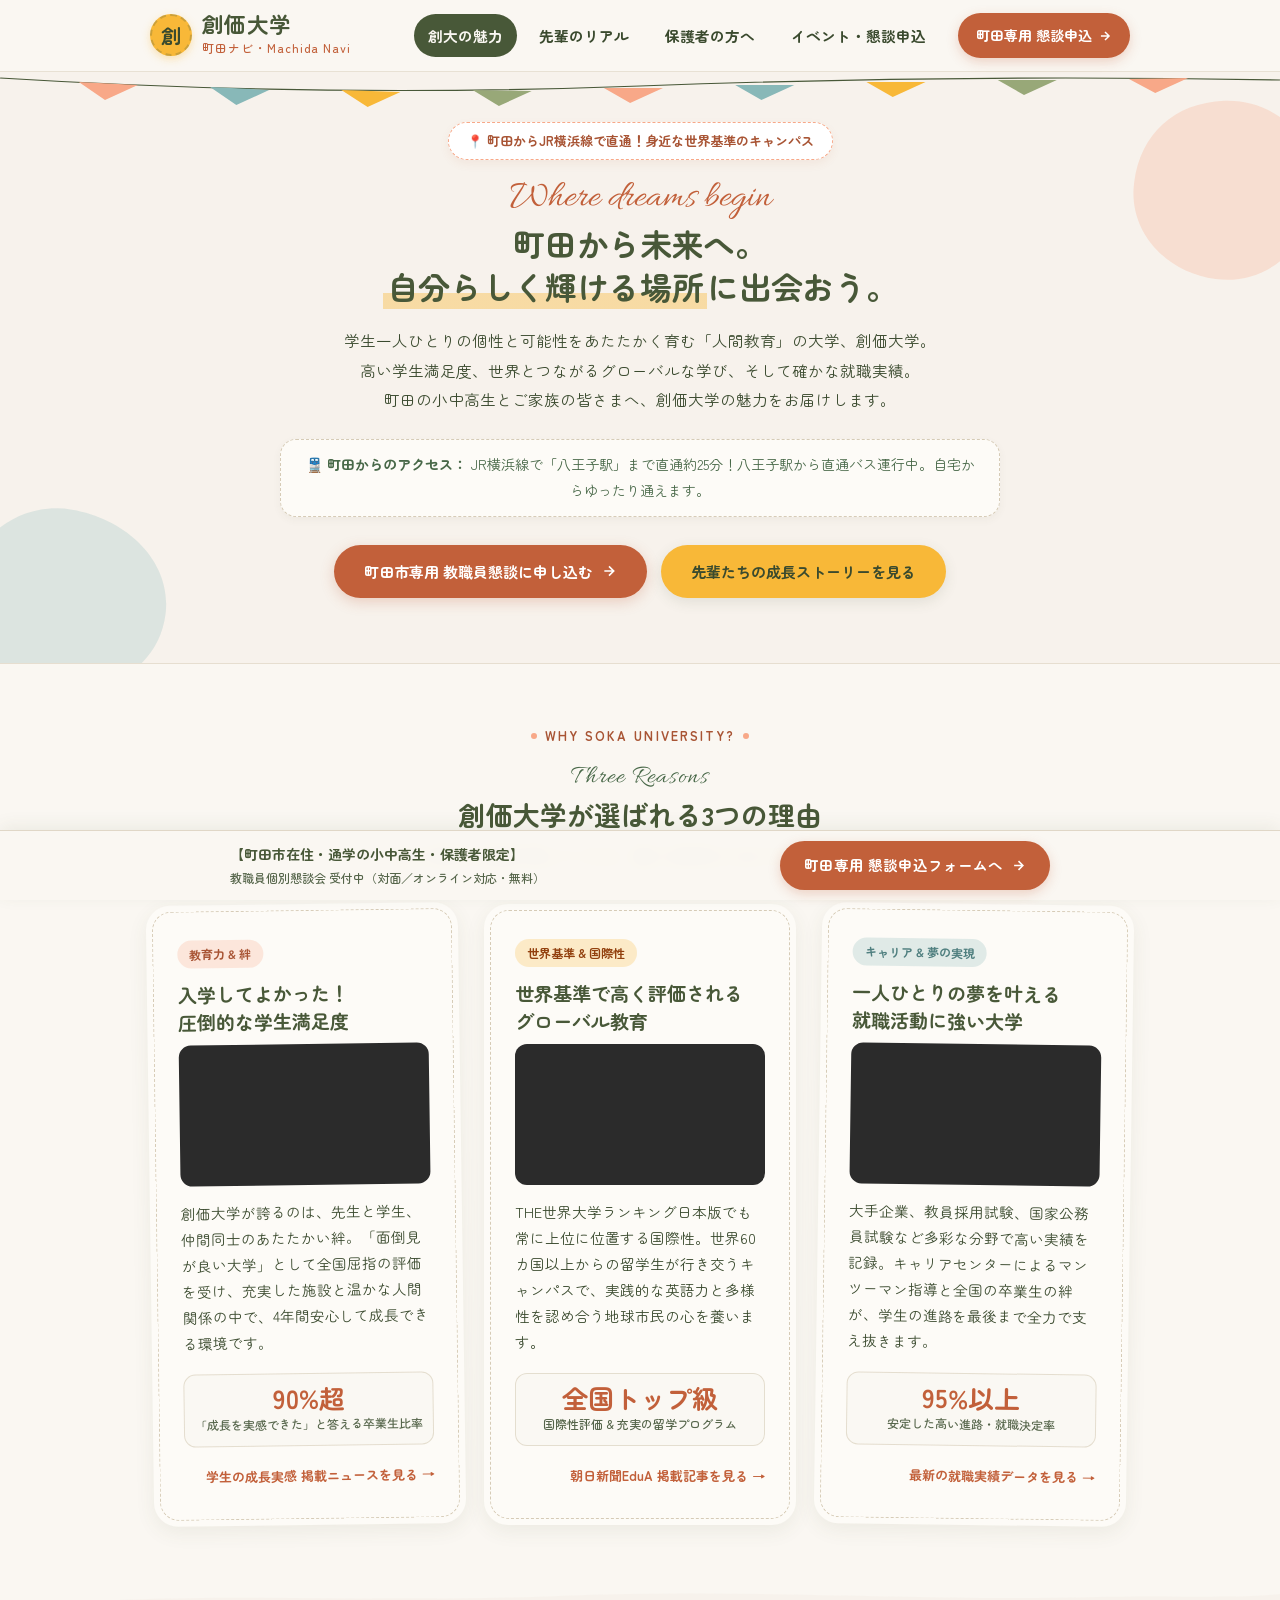
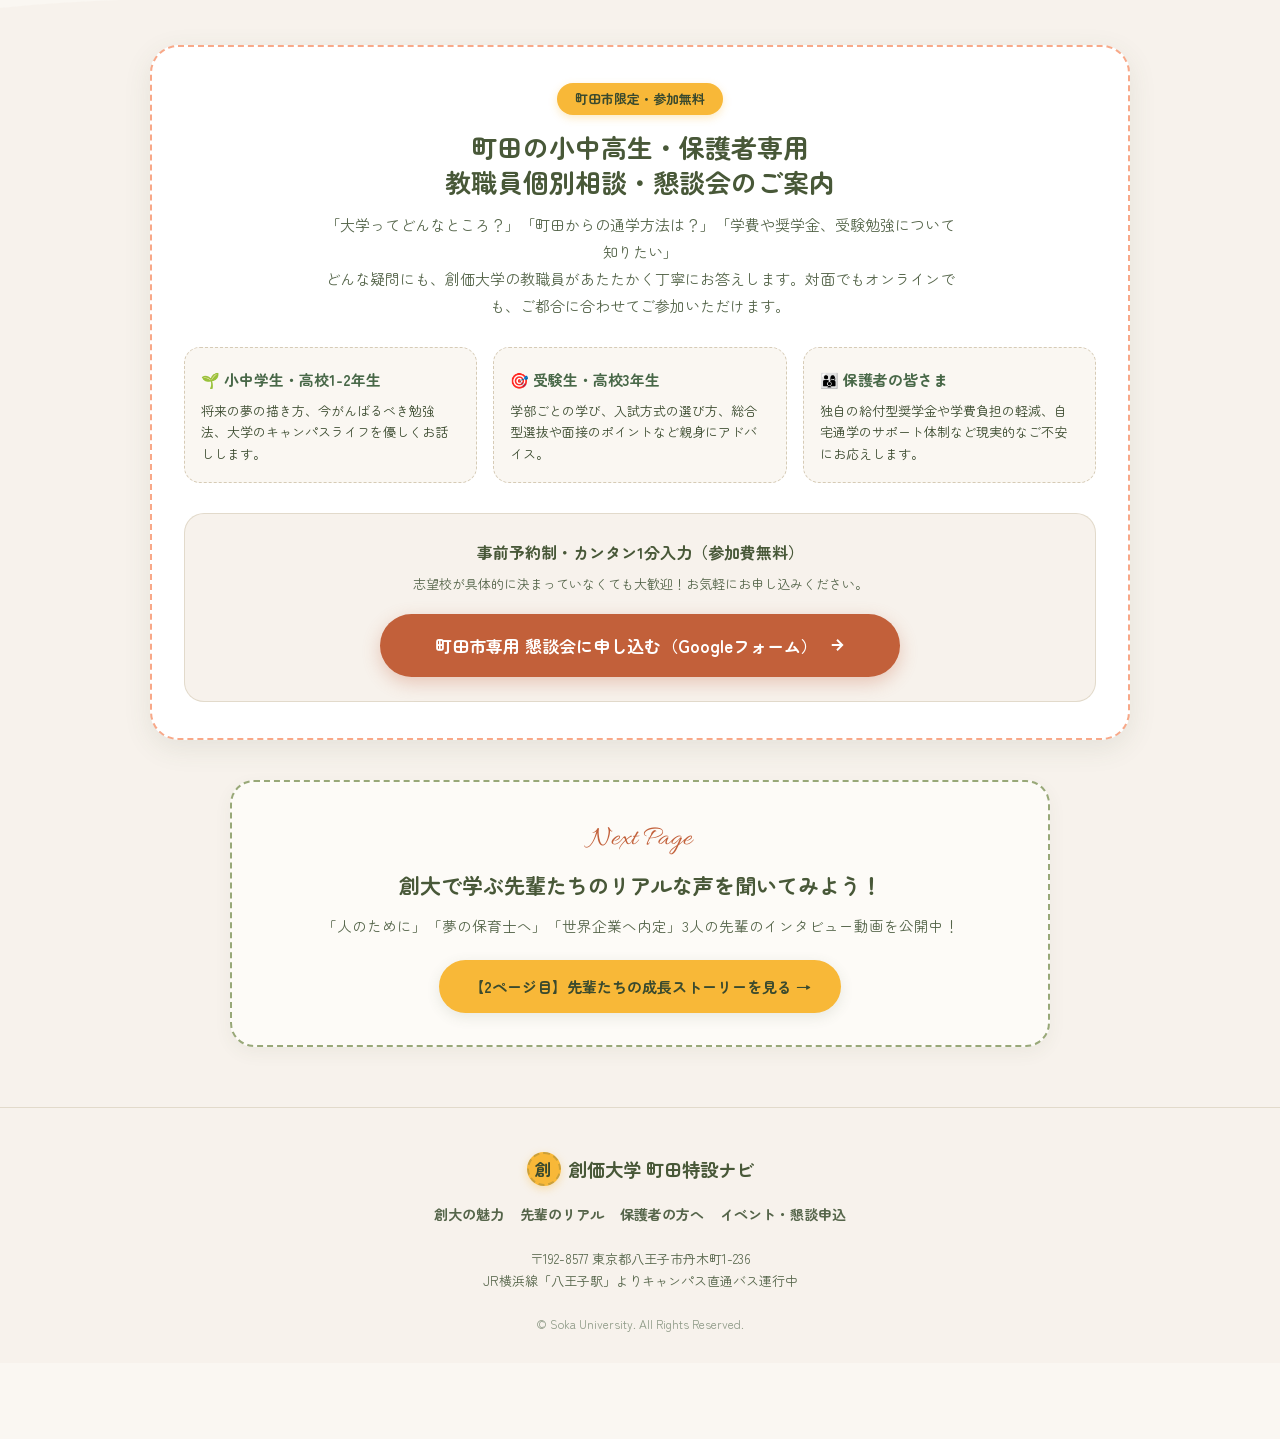
==== commit 497d394e: "Add files via upload" ====
--- a/index.html
+++ b/index.html
@@ -115,6 +115,14 @@
           <div class="fuda__in">
             <span class="tag-badge tag-badge--coral">教育力 & 絆</span>
             <h3 class="card-title">入学してよかった！<br>圧倒的な学生満足度</h3>
+            <div class="video-wrapper" style="border-radius: 12px; margin-bottom: 14px;">
+              <iframe 
+                src="https://www.youtube.com/embed/_kkgwEDPUEU" 
+                title="創価大学 成長実感ムービー" 
+                allow="accelerometer; autoplay; clipboard-write; encrypted-media; gyroscope; picture-in-picture; web-share" 
+                allowfullscreen>
+              </iframe>
+            </div>
             <p class="card-text">
               創価大学が誇るのは、先生と学生、仲間同士のあたたかい絆。「面倒見が良い大学」として全国屈指の評価を受け、充実した施設と温かな人間関係の中で、4年間安心して成長できる環境です。
             </p>
@@ -123,8 +131,8 @@
               <div class="card-stat-label">「成長を実感できた」と答える卒業生比率</div>
             </div>
             <div style="margin-top: 14px; text-align: right;">
-              <a href="https://www.soka.ac.jp/admissions/welcome/overview/" target="_blank" rel="noopener noreferrer" style="font-size: 13px; font-weight: 700;">
-                大学概要・詳細を見る →
+              <a href="https://www.soka.ac.jp/news/2025/10/500201/" target="_blank" rel="noopener noreferrer" style="font-size: 13px; font-weight: 700;">
+                学生の成長実感 掲載ニュースを見る →
               </a>
             </div>
           </div>
@@ -135,6 +143,14 @@
           <div class="fuda__in">
             <span class="tag-badge tag-badge--yellow">世界基準 & 国際性</span>
             <h3 class="card-title">世界基準で高く評価される<br>グローバル教育</h3>
+            <div class="video-wrapper" style="border-radius: 12px; margin-bottom: 14px;">
+              <iframe 
+                src="https://www.youtube.com/embed/OUmvGFBa0Uk" 
+                title="創価大学 国際力紹介ムービー" 
+                allow="accelerometer; autoplay; clipboard-write; encrypted-media; gyroscope; picture-in-picture; web-share" 
+                allowfullscreen>
+              </iframe>
+            </div>
             <p class="card-text">
               THE世界大学ランキング日本版でも常に上位に位置する国際性。世界60カ国以上からの留学生が行き交うキャンパスで、実践的な英語力と多様性を認め合う地球市民の心を養います。
             </p>
@@ -155,6 +171,14 @@
           <div class="fuda__in">
             <span class="tag-badge tag-badge--blue">キャリア & 夢の実現</span>
             <h3 class="card-title">一人ひとりの夢を叶える<br>就職活動に強い大学</h3>
+            <div class="video-wrapper" style="border-radius: 12px; margin-bottom: 14px;">
+              <iframe 
+                src="https://www.youtube.com/embed/uPntUXVRw-o" 
+                title="創価大学 就職率UPの秘密ムービー" 
+                allow="accelerometer; autoplay; clipboard-write; encrypted-media; gyroscope; picture-in-picture; web-share" 
+                allowfullscreen>
+              </iframe>
+            </div>
             <p class="card-text">
               大手企業、教員採用試験、国家公務員試験など多彩な分野で高い実績を記録。キャリアセンターによるマンツーマン指導と全国の卒業生の絆が、学生の進路を最後まで全力で支え抜きます。
             </p>
--- a/css/style.css
+++ b/css/style.css
@@ -581,6 +581,48 @@
   font-size: 12px;
   color: var(--ink-soft);
   font-weight: 500;
+}
+
+/* タブ切り替えボタン */
+.tab-filter-wrap {
+  display: flex;
+  justify-content: center;
+  flex-wrap: wrap;
+  gap: 8px;
+  margin-bottom: 28px;
+}
+
+.tab-btn {
+  background: var(--card);
+  border: 1.5px dashed var(--dash);
+  color: var(--ink-soft);
+  font-family: var(--font);
+  font-size: 13.5px;
+  font-weight: 700;
+  padding: 8px 18px;
+  border-radius: 999px;
+  cursor: pointer;
+  transition: all 0.25s var(--ease);
+}
+
+.tab-btn:hover {
+  border-color: var(--coral);
+  color: var(--coral-mid);
+}
+
+.tab-btn.active {
+  background: var(--green);
+  border-color: var(--green);
+  color: #fff;
+  box-shadow: 0 4px 12px rgba(72, 88, 56, 0.2);
+}
+
+.video-card-item {
+  transition: all 0.3s var(--ease);
+}
+
+.video-card-item.is-hidden {
+  display: none !important;
 }
 
 /* ==========================================================================
